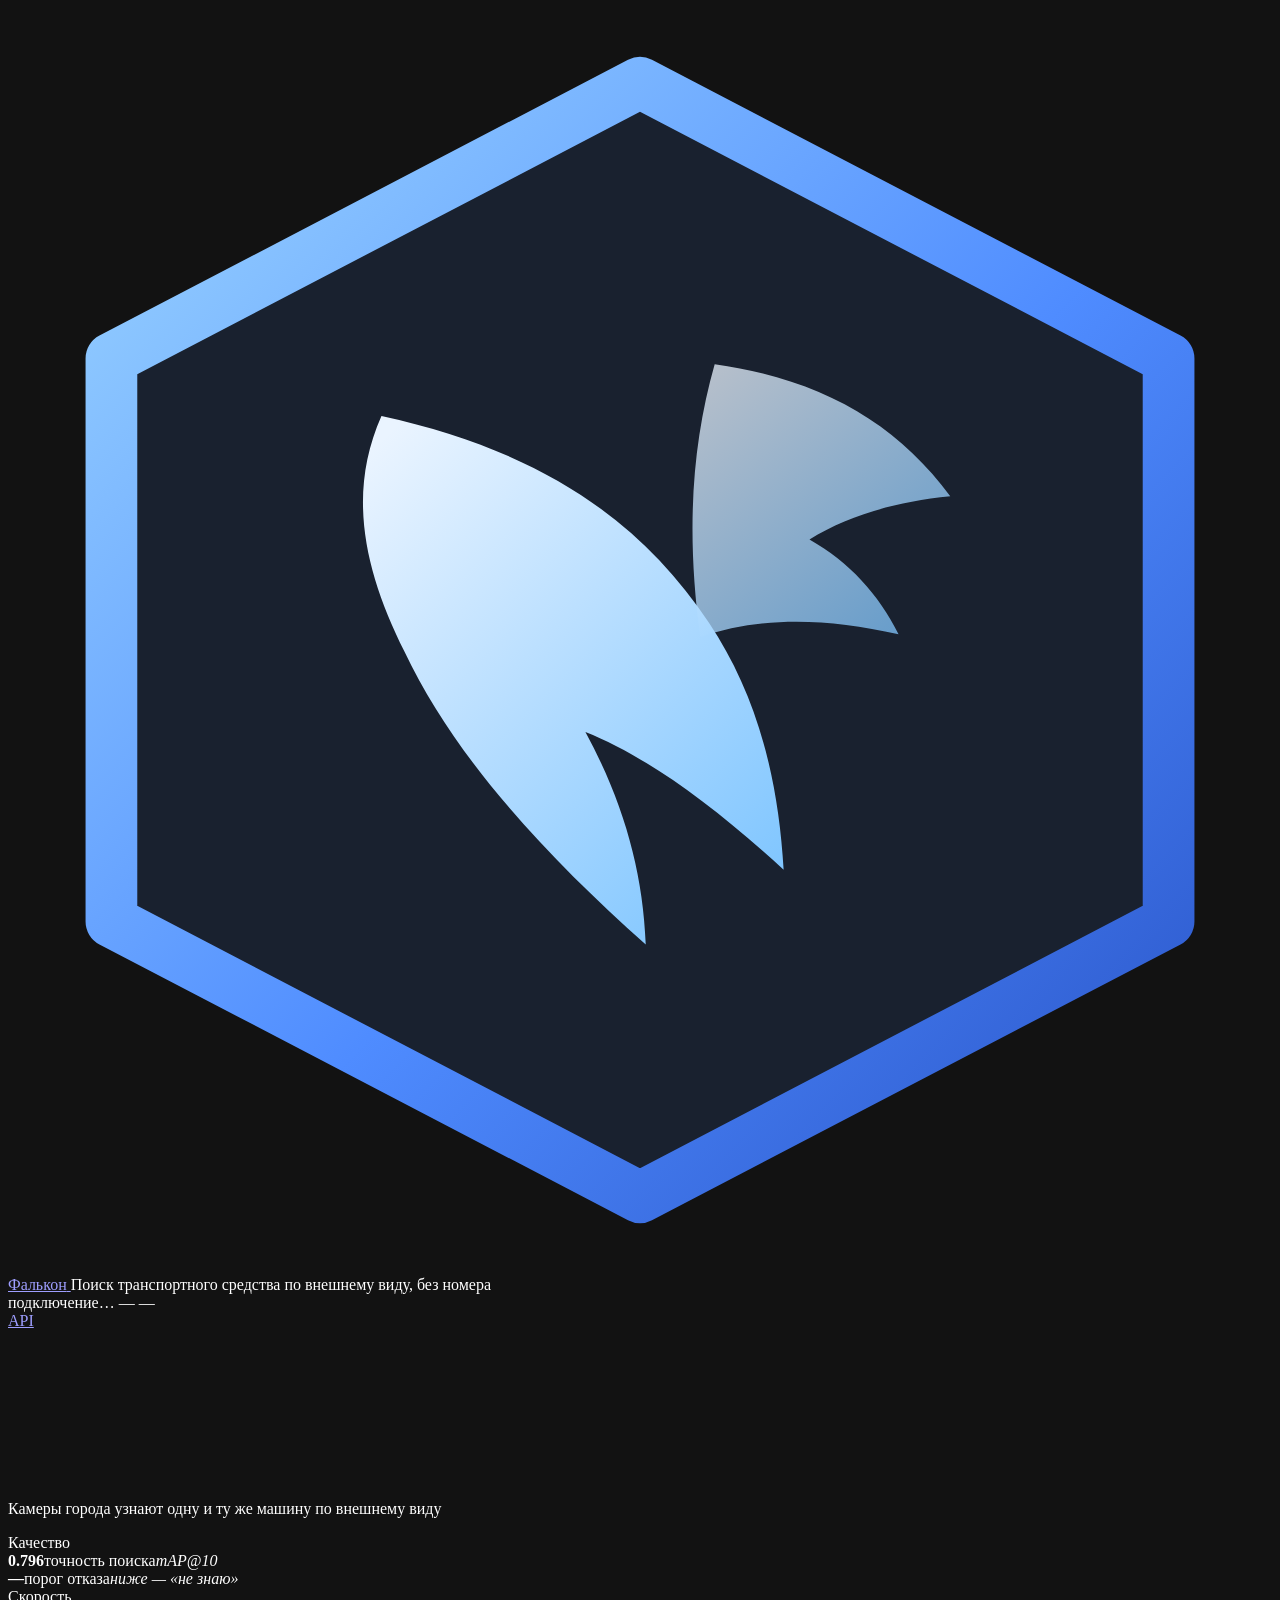
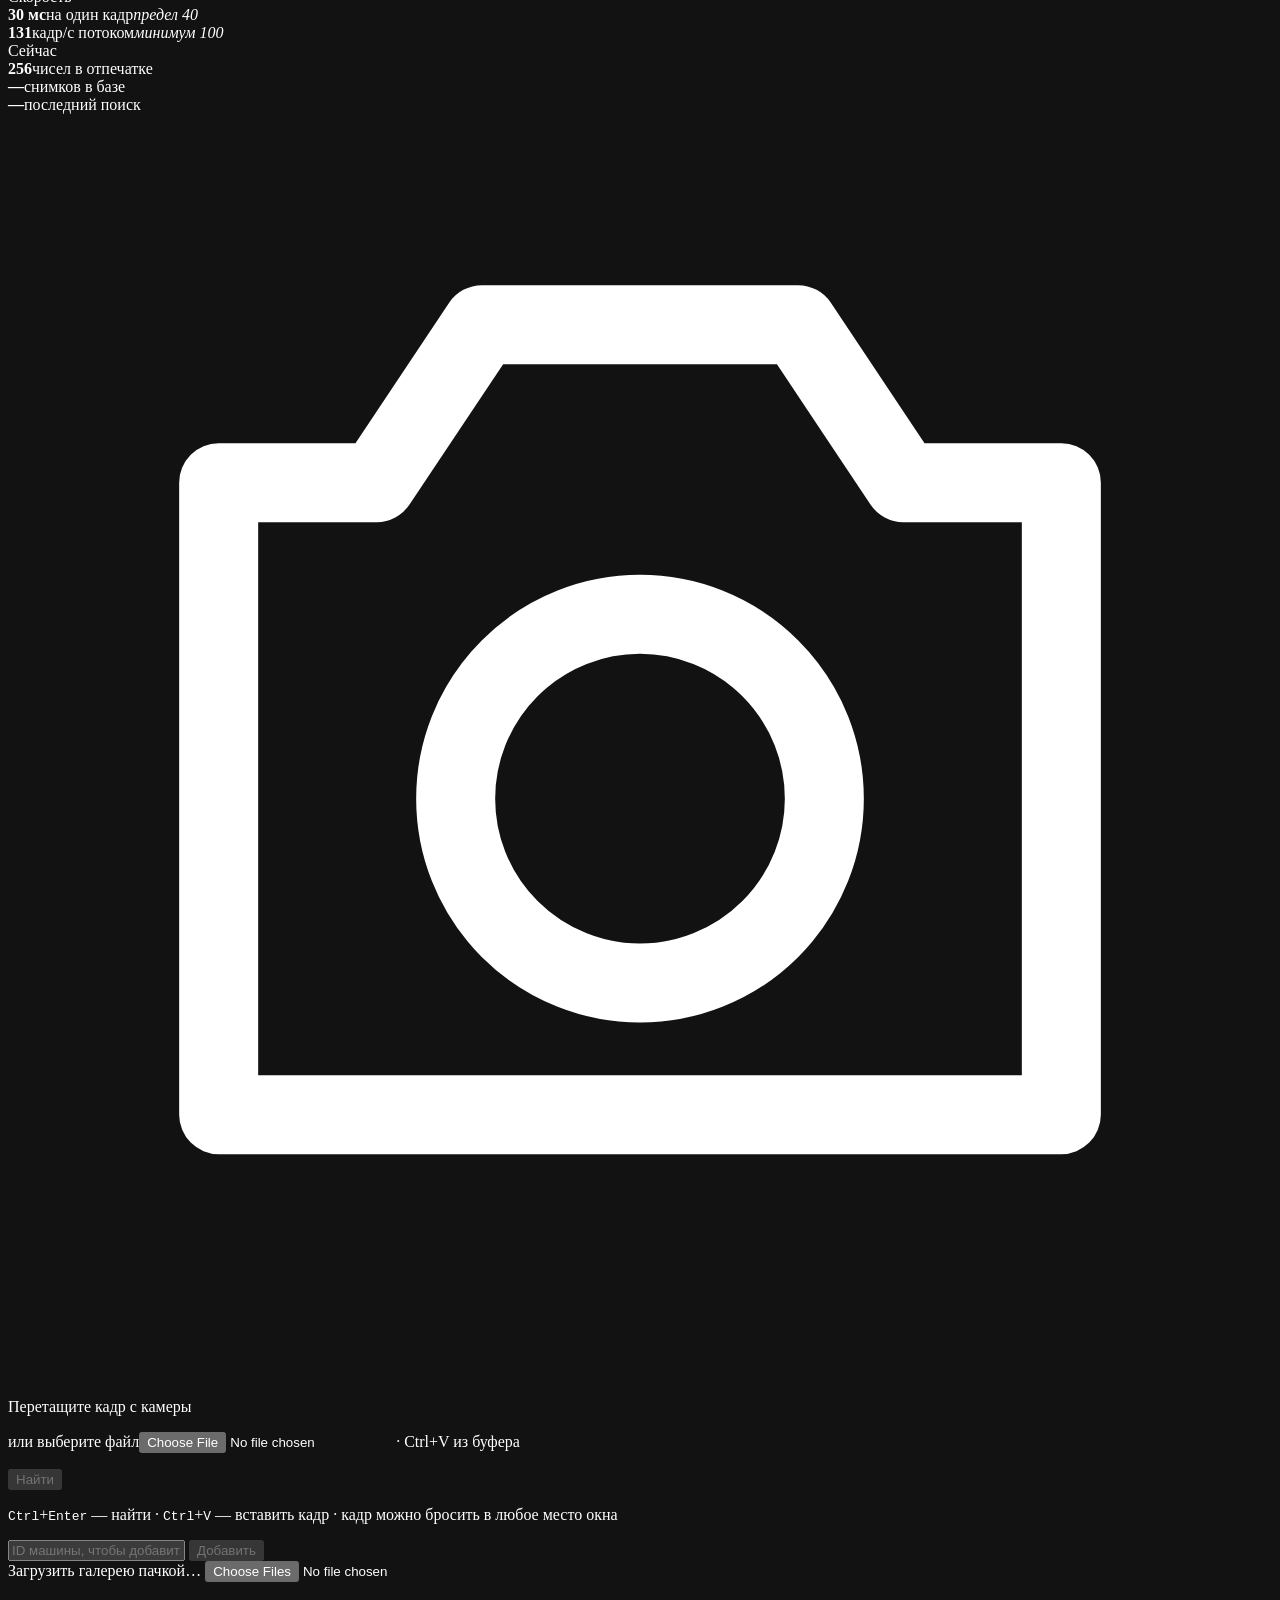
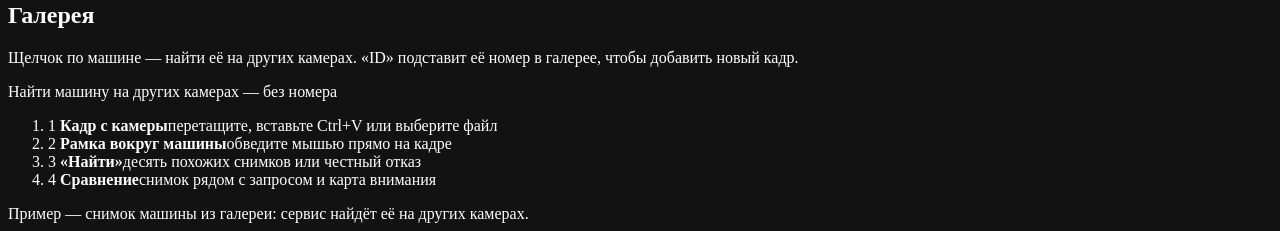
==== service/static/index.html @ 8aa172e4 "Схема без подписей, аналоговые часы, крупный логотип и понятные показатели Правки по замечаниям к ин" ====
<!doctype html>
<html lang="ru">
<head>
  <meta charset="utf-8">
  <meta name="viewport" content="width=device-width, initial-scale=1, viewport-fit=cover">
  <title>ФАЛЬКОН — поиск транспортного средства без номера</title>
  <meta name="color-scheme" content="dark">
  <link rel="stylesheet" href="/static/fonts/fonts.css">
  <link rel="stylesheet" href="/static/style.css">
</head>
<body>

<div class="console">

  <header class="topbar">
    <a class="brand" href="/" aria-label="Фалькон — на главную">
      <svg class="brand__mark" viewBox="0 0 44 44" aria-hidden="true" focusable="false">
        <defs>
          <linearGradient id="brand-edge" x1="0" y1="0" x2="1" y2="1">
            <stop offset="0" stop-color="#9ad4ff"/><stop offset="0.55" stop-color="#4f8cff"/><stop offset="1" stop-color="#2a55c9"/>
          </linearGradient>
          <linearGradient id="brand-wing" x1="0.1" y1="0" x2="0.9" y2="1">
            <stop offset="0" stop-color="#eaf4ff"/><stop offset="1" stop-color="#7cc4ff"/>
          </linearGradient>
        </defs>
        <path d="M22 2.6 40.4 12.2v19.6L22 41.4 3.6 31.8V12.2z" fill="rgba(79,140,255,0.12)"
              stroke="url(#brand-edge)" stroke-width="1.8" stroke-linejoin="round"/>
        <path d="M13 14.2c5.5 1.2 9 3.6 11.4 7.2 1.6 2.4 2.4 5.2 2.6 8.6-2.6-2.4-4.9-4-6.9-4.8 1.3 2.4 2 4.8 2.1 7.4-3.6-3.2-6.7-6.6-8.4-10.2-1.4-2.8-2-5.5-.8-8.2z"
              fill="url(#brand-wing)"/>
        <path d="M24.6 12.4c3.6.5 6.3 2 8.2 4.6-2 .2-3.6.7-4.9 1.5 1.4.8 2.4 1.9 3.1 3.3-2.6-.6-4.9-.6-6.9.1-.5-3.6-.3-6.7.5-9.5z"
              fill="url(#brand-wing)" opacity="0.75"/>
      </svg>
      <span class="brand__word">Фалькон</span>
    </a>
    <span class="topbar__product">Поиск транспортного средства по внешнему виду, без номера</span>
    <div class="topbar__status" aria-label="Состояние сервиса">
      <span class="signal" id="st-status"><span class="signal__dot"></span><span class="signal__text">подключение…</span></span>
      <span class="topbar__item" id="st-model">—</span>
      <span class="topbar__item" id="st-device">—</span>
    </div>
    <a class="topbar__api" href="/docs">API</a>
  </header>

  <div class="stage">
    <canvas class="map" id="map" aria-hidden="true"></canvas>


    <p class="ticker" id="ticker" aria-live="polite">Камеры города узнают одну и ту же машину по внешнему виду</p>
  </div>

  <div class="metrics" aria-label="Показатели решения">
    <div class="metrics__group">
      <span class="metrics__title">Качество</span>
      <div class="metric" title="mAP@10 — насколько верные машины оказываются в первой десятке. Измерено на отложенной выборке, метки которой модель не видела.">
        <b>0.796</b><span>точность поиска<i>mAP@10</i></span>
      </div>
      <div class="metric" title="Косинусное сходство, ниже которого система отвечает «совпадений нет» вместо того, чтобы назвать неверную машину.">
        <b id="m-threshold">—</b><span>порог отказа<i>ниже — «не знаю»</i></span>
      </div>
    </div>
    <div class="metrics__group">
      <span class="metrics__title">Скорость</span>
      <div class="metric" title="Полный цикл для одного кадра: вырезать машину, посчитать признаки тремя моделями, найти похожие. Предел конкурса — 40 мс.">
        <b>30 мс</b><span>на один кадр<i>предел 40</i></span>
      </div>
      <div class="metric" title="Сколько кадров в секунду система обрабатывает потоком. Требование конкурса — не меньше 100.">
        <b>131</b><span>кадр/с потоком<i>минимум 100</i></span>
      </div>
    </div>
    <div class="metrics__group">
      <span class="metrics__title">Сейчас</span>
      <div class="metric" title="Длина вектора-отпечатка машины: именно эти числа хранятся в базе и сравниваются между собой.">
        <b id="m-dim">256</b><span>чисел в отпечатке</span>
      </div>
      <div class="metric" title="Сколько снимков сейчас лежит в базе поиска этого сервиса.">
        <b id="m-gallery">—</b><span><span id="m-gallery-word">снимков</span> в базе</span>
      </div>
      <div class="metric" title="Время последнего запроса: от загрузки кадра до готового ответа.">
        <b id="m-last">—</b><span>последний поиск</span>
      </div>
    </div>
  </div>

  <main class="workspace">

    <div class="stack">

    <!-- Запрос: кадр с камеры и рамка машины. -->
    <section class="panel panel--query" aria-label="Запрос">
      <div class="drop" id="drop" tabindex="0">
        <div class="drop__empty" id="drop-empty">
          <svg class="drop__icon" viewBox="0 0 24 24" aria-hidden="true"><path d="M4 7h3l2-3h6l2 3h3v12H4z" fill="none" stroke="currentColor" stroke-width="1.5" stroke-linejoin="round"/><circle cx="12" cy="13" r="3.5" fill="none" stroke="currentColor" stroke-width="1.5"/></svg>
          <p class="drop__title">Перетащите кадр с камеры</p>
          <p class="drop__hint">или <label class="drop__pick">выберите файл<input type="file" id="file" accept="image/jpeg,image/png,image/webp"></label> · Ctrl+V из буфера</p>
        </div>
        <div class="frame" id="frame" hidden>
          <img class="frame__image" id="frame-image" alt="Кадр запроса" draggable="false">
          <div class="frame__box" id="frame-box" hidden></div>
          <p class="frame__prompt" id="frame-prompt">Обведите машину мышью</p>
        </div>
      </div>

      <div class="query-tools" id="query-tools" hidden>
        <button type="button" class="text-button" id="box-clear">Сбросить рамку</button>
        <button type="button" class="text-button" id="frame-clear">Другой кадр</button>
        <details class="manual">
          <summary>Рамка в пикселях</summary>
          <div class="bbox-grid">
            <label>X<input type="number" id="bx" min="0" step="1" inputmode="numeric"></label>
            <label>Y<input type="number" id="by" min="0" step="1" inputmode="numeric"></label>
            <label>Ш<input type="number" id="bw" min="2" step="1" inputmode="numeric"></label>
            <label>В<input type="number" id="bh" min="2" step="1" inputmode="numeric"></label>
          </div>
        </details>
      </div>

      <button class="button" id="btn-search" disabled>Найти</button>
      <p class="keys-hint"><kbd>Ctrl</kbd>+<kbd>Enter</kbd> — найти · <kbd>Ctrl</kbd>+<kbd>V</kbd> — вставить кадр · кадр можно бросить в любое место окна</p>

      <div class="gallery-tools">
        <div class="register" id="register">
          <input type="text" id="vehicle" placeholder="ID машины, чтобы добавить кадр в галерею" maxlength="120" aria-label="Идентификатор ТС для регистрации">
          <button class="button button--small button--ghost" id="btn-register" disabled>Добавить</button>
        </div>
        <label class="text-button text-button--file">Загрузить галерею пачкой…
          <input type="file" id="batch" accept="image/jpeg,image/png,image/webp" multiple></label>
        <div id="batch-status" aria-live="polite"></div>
      </div>
    </section>

    <!-- Недавние запросы этого сеанса: вернуться к результату одним щелчком. -->
    <section class="panel panel--compact" id="history-section" aria-labelledby="history-title" hidden>
      <header class="section-head">
        <h2 class="section-head__title" id="history-title">Недавние запросы</h2>
      </header>
      <div class="history" id="history"></div>
    </section>

    <!-- Что лежит в галерее: машины, число снимков, свежий снимок. -->
    <section class="panel panel--compact" aria-labelledby="gallery-title">
      <header class="section-head">
        <h2 class="section-head__title" id="gallery-title">Галерея</h2>
        <span class="section-head__meta" id="gallery-count"></span>
      </header>
      <div class="gallery-grid" id="gallery-grid"></div>
      <p class="section-hint">Щелчок по машине — найти её на других камерах. «ID» подставит её номер в галерее, чтобы добавить новый кадр.</p>
    </section>

    </div>

    <!-- Результат поиска. До первого запроса — короткая подсказка. -->
    <section class="panel panel--result" id="result-panel" aria-label="Результат">
      <div class="result-empty" id="result-empty">
        <p class="result-empty__title">Найти машину на других камерах — без номера</p>
        <ol class="steps" aria-label="Как пользоваться">
          <li class="steps__item" data-step="1">
            <span class="steps__num">1</span>
            <span class="steps__text"><b>Кадр с камеры</b>перетащите, вставьте Ctrl+V или выберите файл</span>
          </li>
          <li class="steps__item" data-step="2">
            <span class="steps__num">2</span>
            <span class="steps__text"><b>Рамка вокруг машины</b>обведите мышью прямо на кадре</span>
          </li>
          <li class="steps__item" data-step="3">
            <span class="steps__num">3</span>
            <span class="steps__text"><b>«Найти»</b>десять похожих снимков или честный отказ</span>
          </li>
          <li class="steps__item" data-step="4">
            <span class="steps__num">4</span>
            <span class="steps__text"><b>Сравнение</b>снимок рядом с запросом и карта внимания</span>
          </li>
        </ol>
        <div class="result-empty__actions">
          <button type="button" class="button button--accent" id="try-example" hidden>Попробовать на примере</button>
          <span class="result-empty__hint" id="try-example-hint">Пример — снимок машины из галереи: сервис найдёт её на других камерах.</span>
        </div>
      </div>
      <div id="result-body" hidden>
      <div class="result-head">
        <div class="verdict" id="verdict"></div>
        <div class="result-tools">
          <div class="segmented" role="group" aria-label="Вид результата">
            <button type="button" class="segmented__option" data-view="vehicles" aria-pressed="true">По машинам</button>
            <button type="button" class="segmented__option" data-view="shots" aria-pressed="false">Все снимки</button>
          </div>
          <div class="export">
            <button type="button" class="chip-button" id="export-csv">CSV</button>
            <button type="button" class="chip-button" id="export-json">JSON</button>
          </div>
        </div>
      </div>
      <div class="confidence" id="confidence"></div>
      <p class="result-meta" id="result-meta"></p>
      <ol class="candidates" id="candidates"></ol>
      <ul class="warnings" id="warnings"></ul>
      </div>
    </section>

  </main>

</div>

<dialog class="dialog" id="compare" aria-labelledby="compare-title">
  <form method="dialog" class="dialog__close-form"><button class="dialog__close" aria-label="Закрыть">×</button></form>
  <div class="dialog__head">
    <div>
      <h2 class="dialog__title" id="compare-title">Сравнение</h2>
      <p class="dialog__meta" id="compare-meta"></p>
    </div>
    <div class="stepper" aria-label="Листать кандидатов">
      <button type="button" class="stepper__button" id="compare-prev" aria-label="Предыдущий кандидат">←</button>
      <span class="stepper__count" id="compare-counter">1 из 10</span>
      <button type="button" class="stepper__button" id="compare-next" aria-label="Следующий кандидат">→</button>
    </div>
  </div>
  <div class="compare">
    <figure>
      <div class="compare__image"><img id="compare-query" alt="Запрос"></div>
      <figcaption>Запрос <label class="switch"><input type="checkbox" id="compare-heat"> куда смотрела модель</label></figcaption>
    </figure>
    <figure>
      <div class="compare__image"><img id="compare-candidate" alt="Кандидат"></div>
      <figcaption id="compare-candidate-caption">Кандидат</figcaption>
    </figure>
  </div>
  <p class="dialog__note" id="compare-explain"></p>
  <p class="dialog__keys">← → — соседний кандидат · H — карта внимания · Esc — закрыть</p>
</dialog>

<dialog class="dialog dialog--narrow" id="key-dialog" aria-labelledby="key-title">
  <form method="dialog">
    <h2 class="dialog__title" id="key-title">Нужен ключ API</h2>
    <p class="dialog__note">Сервис защищён ключом (FALCON_API_KEY). Ключ хранится только в этой вкладке.</p>
    <input type="password" id="key-input" autocomplete="off" required>
    <button class="button" value="ok">Продолжить</button>
  </form>
</dialog>

<div class="toast" id="toast" role="status" hidden></div>

<div class="drop-overlay" id="drop-overlay" hidden>
  <p>Отпустите, чтобы загрузить кадр</p>
</div>
<script src="/static/city.js"></script>
<script src="/static/app.js"></script>
</body>
</html>
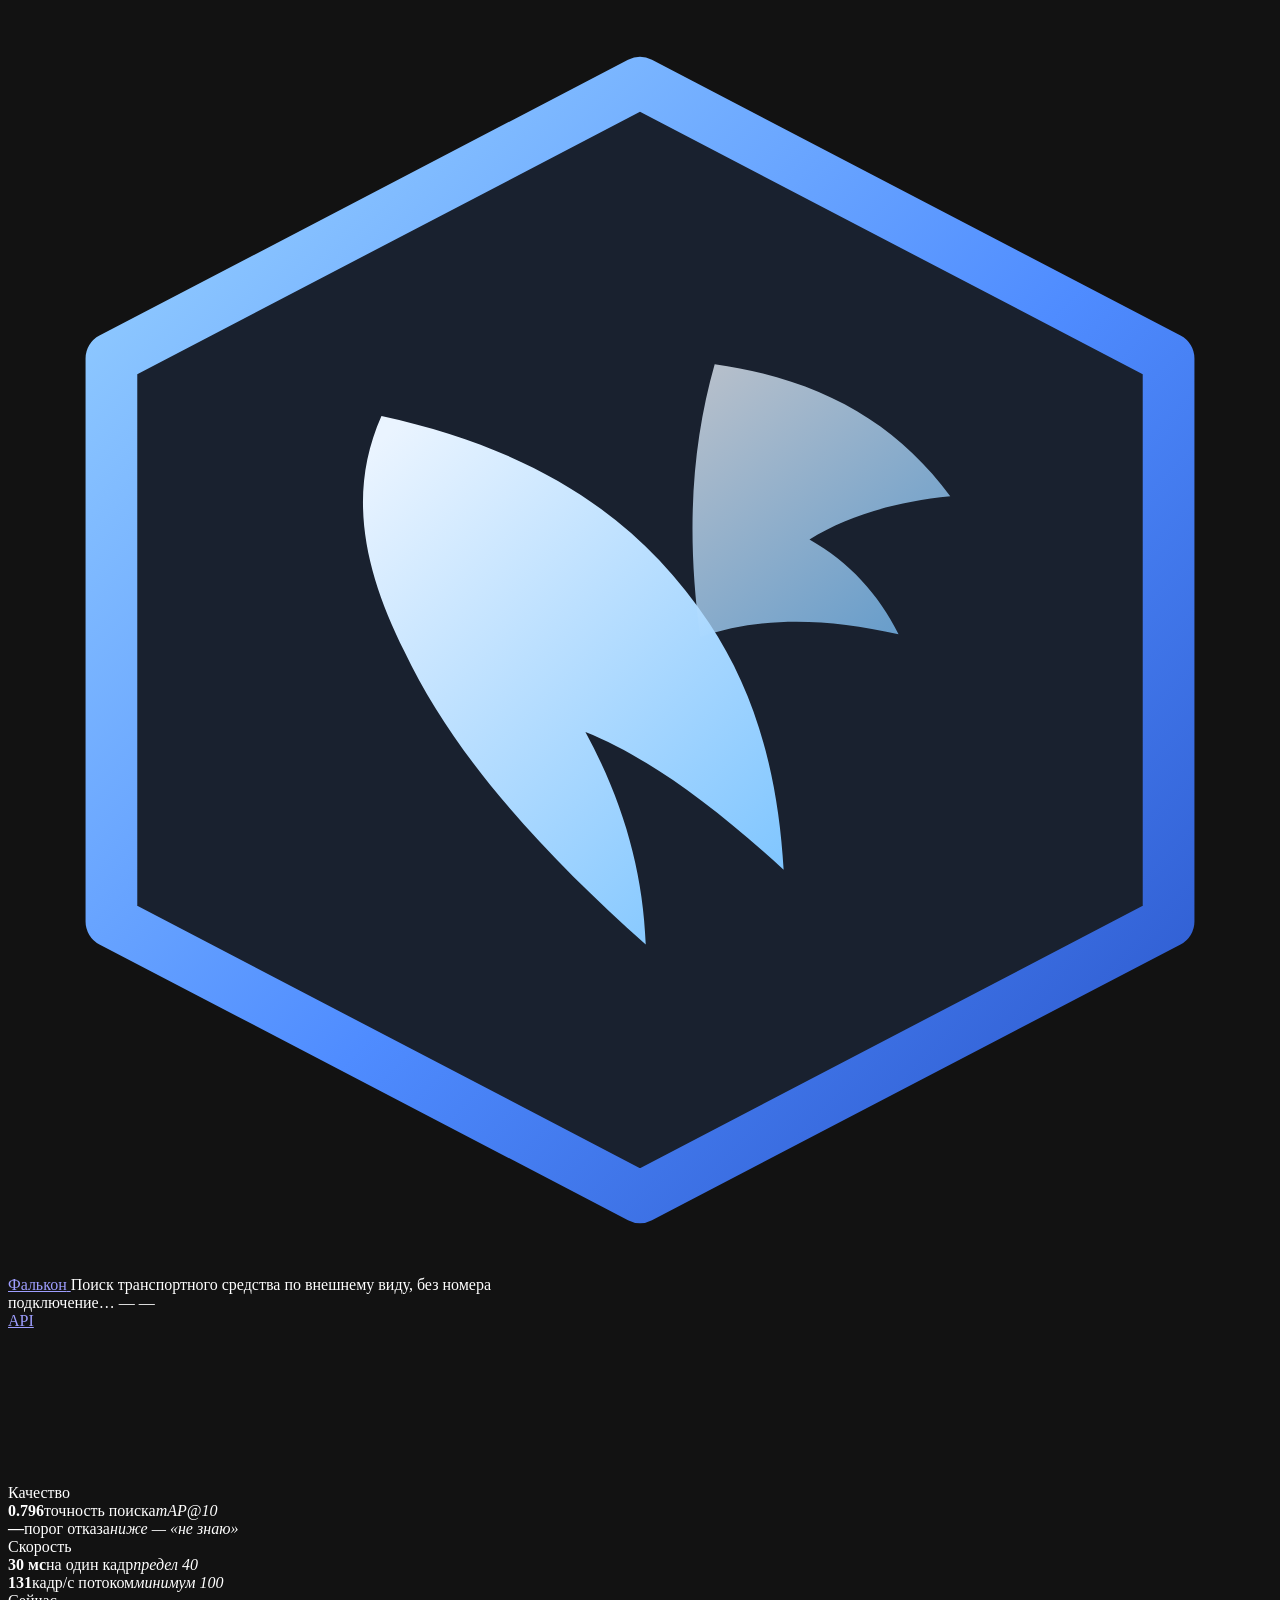
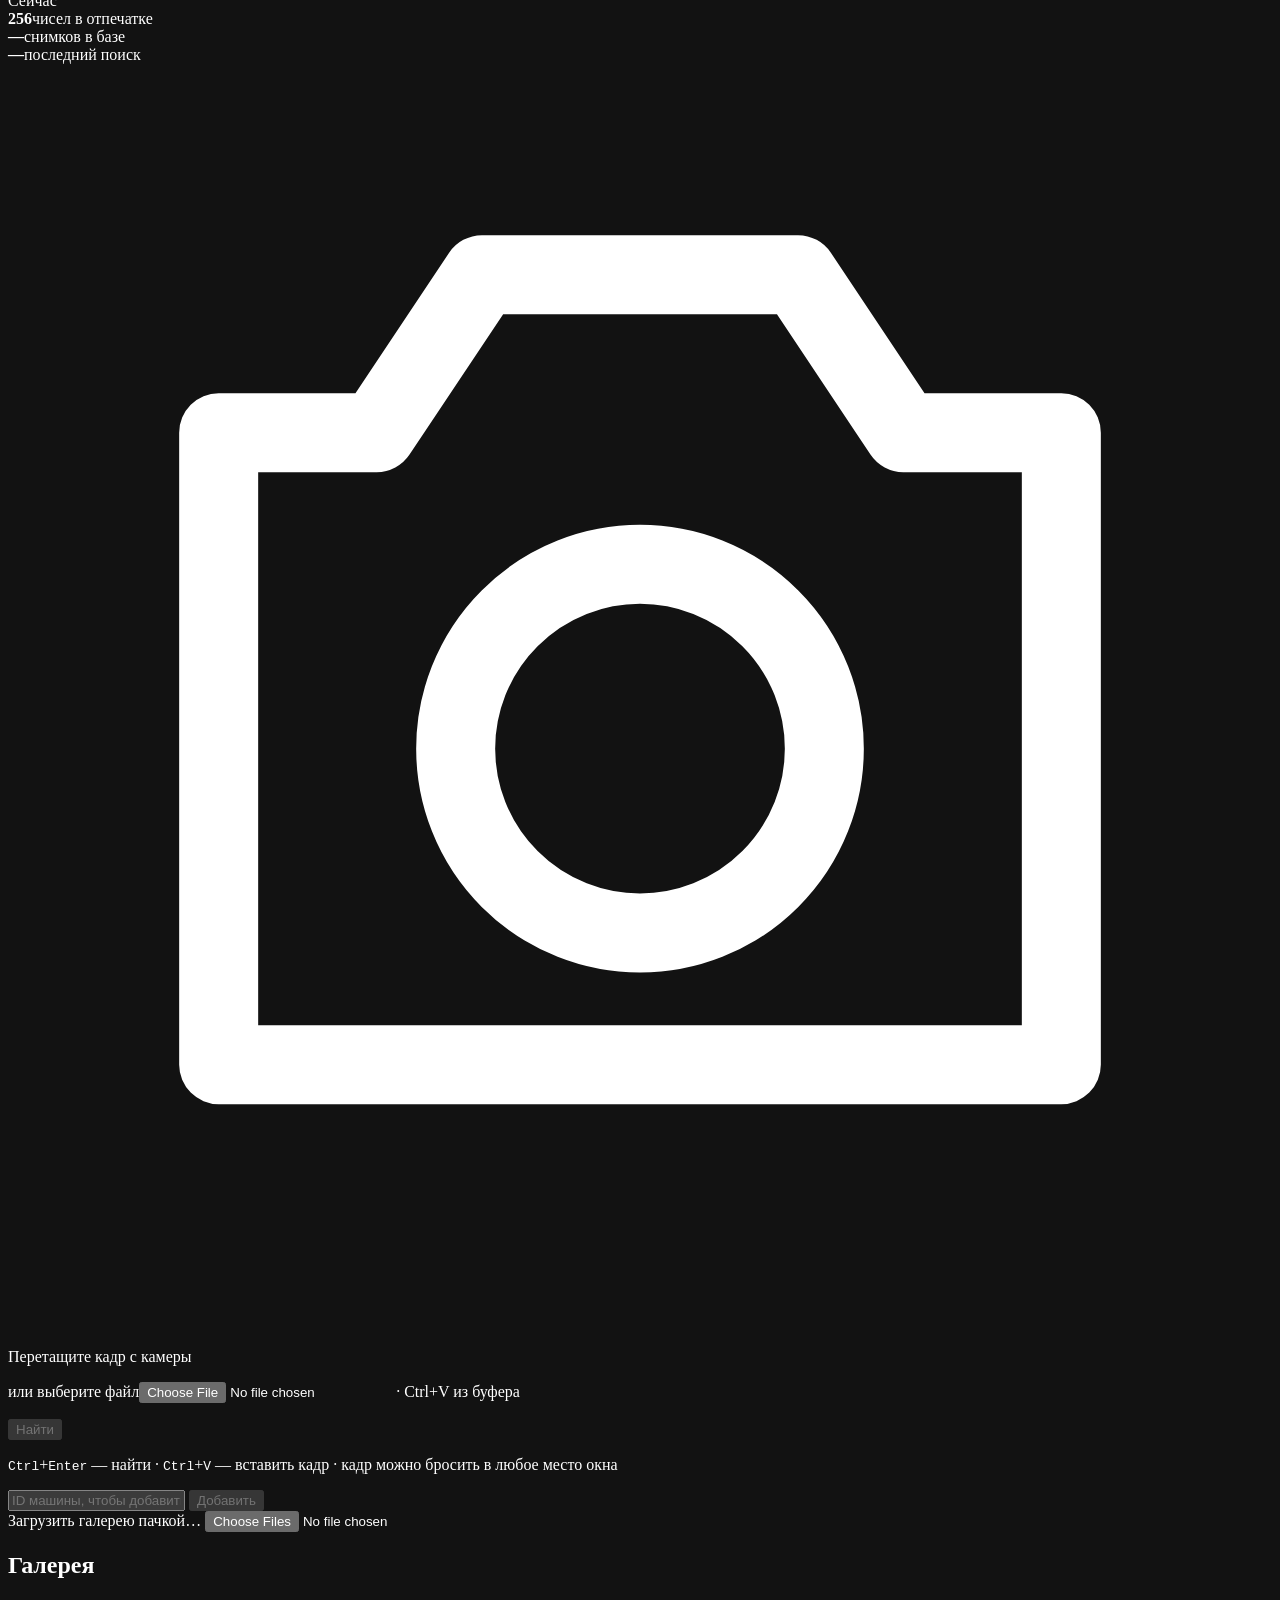
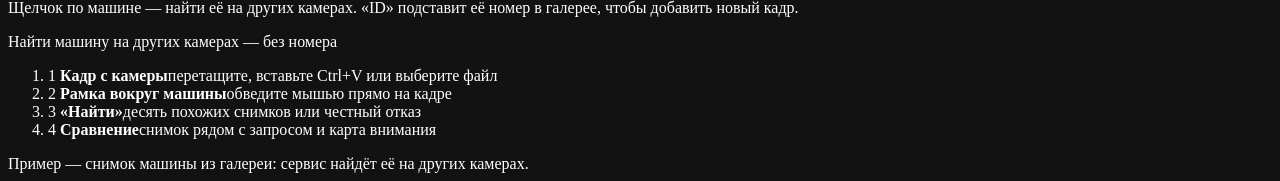
==== commit 86010b55: "Убрана бегущая подпись под картой Плашка «Камеры города узнают одну и ту же машину…» перекрывала схе" ====
--- a/service/static/index.html
+++ b/service/static/index.html
@@ -45,7 +45,6 @@
     <canvas class="map" id="map" aria-hidden="true"></canvas>
 
 
-    <p class="ticker" id="ticker" aria-live="polite">Камеры города узнают одну и ту же машину по внешнему виду</p>
   </div>
 
   <div class="metrics" aria-label="Показатели решения">
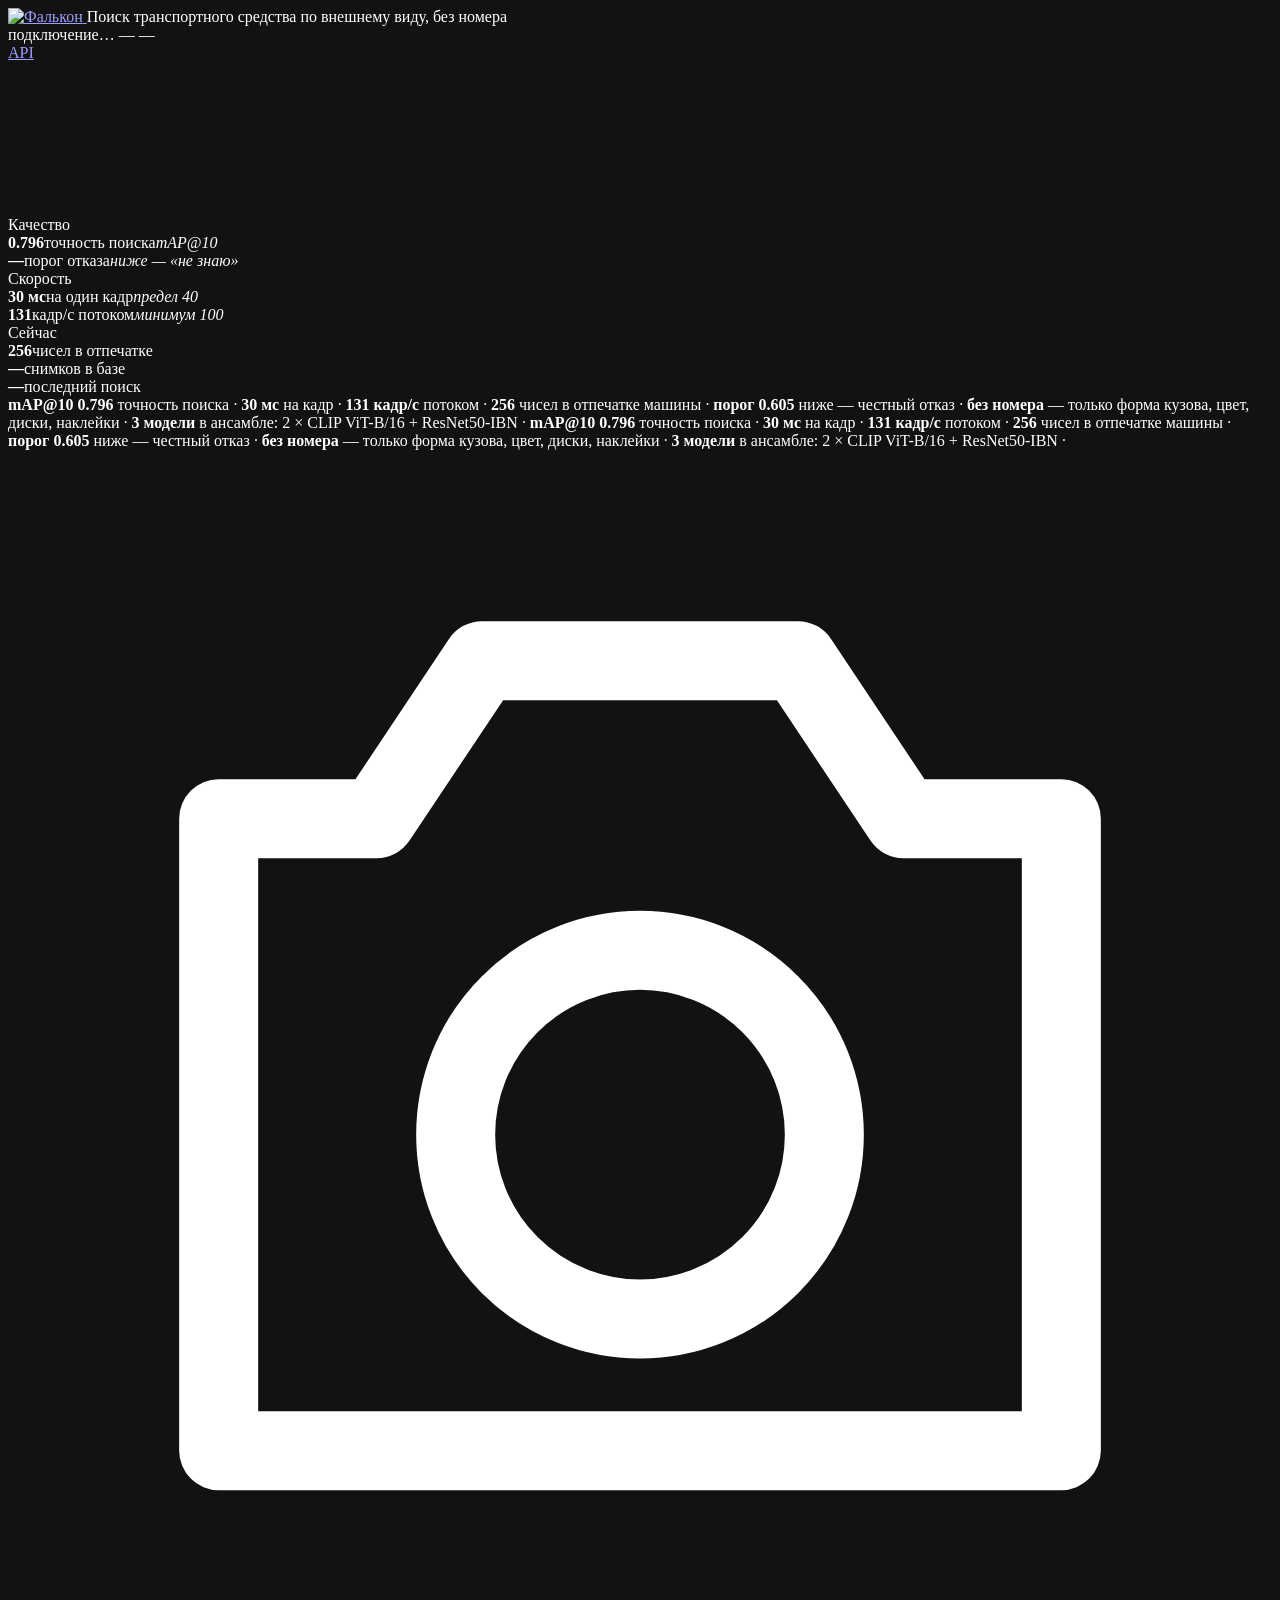
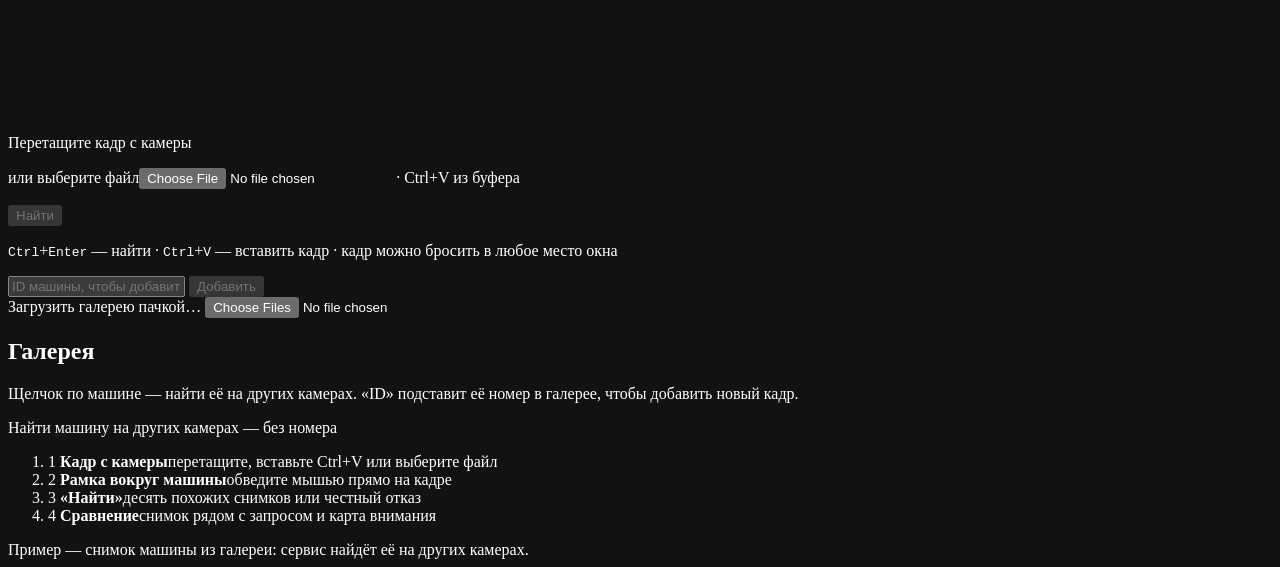
==== commit 6662c11a: "Официальный логотип заказчика, бегущая строка и стеклянные панели Логотип «Фалькон Тех» взят официал" ====
--- a/service/static/index.html
+++ b/service/static/index.html
@@ -14,23 +14,7 @@
 
   <header class="topbar">
     <a class="brand" href="/" aria-label="Фалькон — на главную">
-      <svg class="brand__mark" viewBox="0 0 44 44" aria-hidden="true" focusable="false">
-        <defs>
-          <linearGradient id="brand-edge" x1="0" y1="0" x2="1" y2="1">
-            <stop offset="0" stop-color="#9ad4ff"/><stop offset="0.55" stop-color="#4f8cff"/><stop offset="1" stop-color="#2a55c9"/>
-          </linearGradient>
-          <linearGradient id="brand-wing" x1="0.1" y1="0" x2="0.9" y2="1">
-            <stop offset="0" stop-color="#eaf4ff"/><stop offset="1" stop-color="#7cc4ff"/>
-          </linearGradient>
-        </defs>
-        <path d="M22 2.6 40.4 12.2v19.6L22 41.4 3.6 31.8V12.2z" fill="rgba(79,140,255,0.12)"
-              stroke="url(#brand-edge)" stroke-width="1.8" stroke-linejoin="round"/>
-        <path d="M13 14.2c5.5 1.2 9 3.6 11.4 7.2 1.6 2.4 2.4 5.2 2.6 8.6-2.6-2.4-4.9-4-6.9-4.8 1.3 2.4 2 4.8 2.1 7.4-3.6-3.2-6.7-6.6-8.4-10.2-1.4-2.8-2-5.5-.8-8.2z"
-              fill="url(#brand-wing)"/>
-        <path d="M24.6 12.4c3.6.5 6.3 2 8.2 4.6-2 .2-3.6.7-4.9 1.5 1.4.8 2.4 1.9 3.1 3.3-2.6-.6-4.9-.6-6.9.1-.5-3.6-.3-6.7.5-9.5z"
-              fill="url(#brand-wing)" opacity="0.75"/>
-      </svg>
-      <span class="brand__word">Фалькон</span>
+      <img class="brand__logo" src="/static/brand/falcon-logo.svg" alt="Фалькон" width="103" height="11">
     </a>
     <span class="topbar__product">Поиск транспортного средства по внешнему виду, без номера</span>
     <div class="topbar__status" aria-label="Состояние сервиса">
@@ -77,6 +61,29 @@
       <div class="metric" title="Время последнего запроса: от загрузки кадра до готового ответа.">
         <b id="m-last">—</b><span>последний поиск</span>
       </div>
+    </div>
+  </div>
+
+  <div class="marquee" aria-hidden="true">
+    <div class="marquee__track">
+      <span class="marquee__row" id="marquee-row">
+        <b>mAP@10 0.796</b> точность поиска <i>·</i>
+        <b>30 мс</b> на кадр <i>·</i>
+        <b>131 кадр/с</b> потоком <i>·</i>
+        <b>256</b> чисел в отпечатке машины <i>·</i>
+        <b>порог 0.605</b> ниже — честный отказ <i>·</i>
+        <b>без номера</b> — только форма кузова, цвет, диски, наклейки <i>·</i>
+        <b>3 модели</b> в ансамбле: 2 × CLIP ViT-B/16 + ResNet50-IBN <i>·</i>
+      </span>
+      <span class="marquee__row">
+        <b>mAP@10 0.796</b> точность поиска <i>·</i>
+        <b>30 мс</b> на кадр <i>·</i>
+        <b>131 кадр/с</b> потоком <i>·</i>
+        <b>256</b> чисел в отпечатке машины <i>·</i>
+        <b>порог 0.605</b> ниже — честный отказ <i>·</i>
+        <b>без номера</b> — только форма кузова, цвет, диски, наклейки <i>·</i>
+        <b>3 модели</b> в ансамбле: 2 × CLIP ViT-B/16 + ResNet50-IBN <i>·</i>
+      </span>
     </div>
   </div>
 
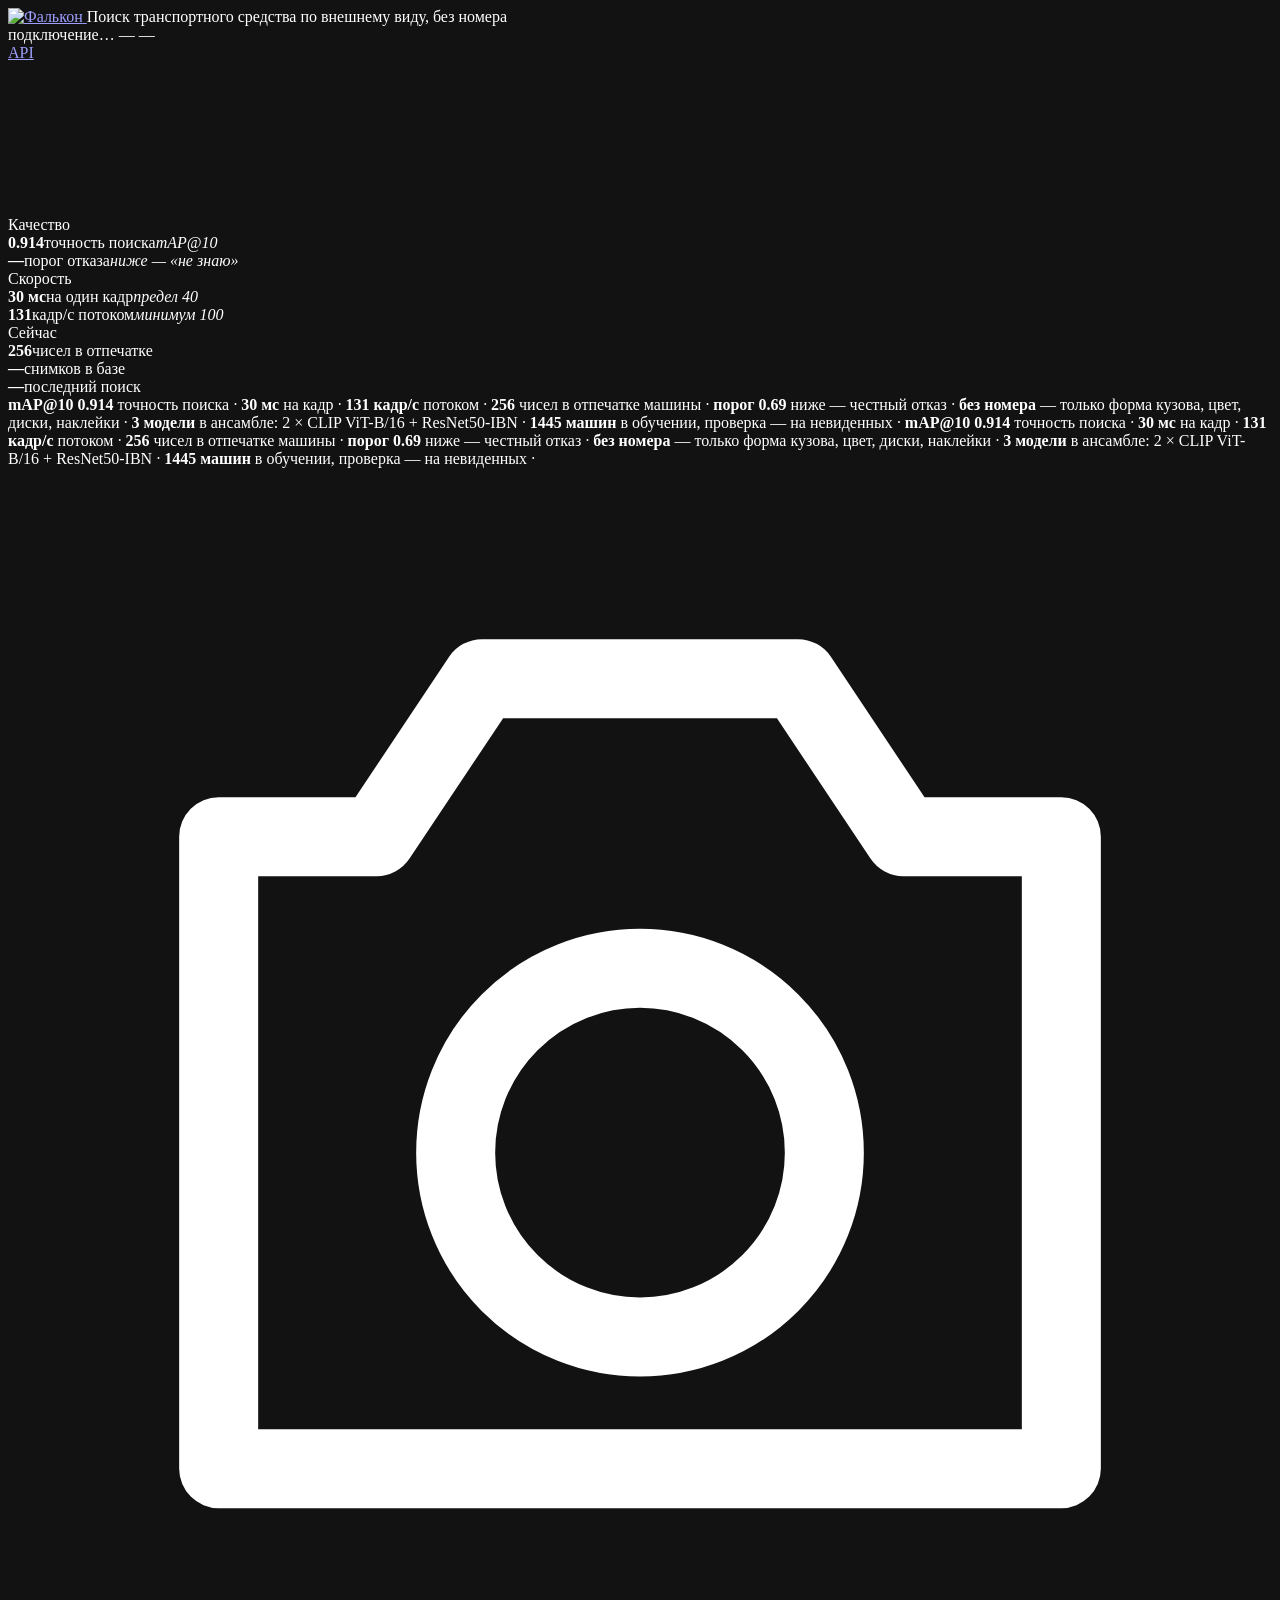
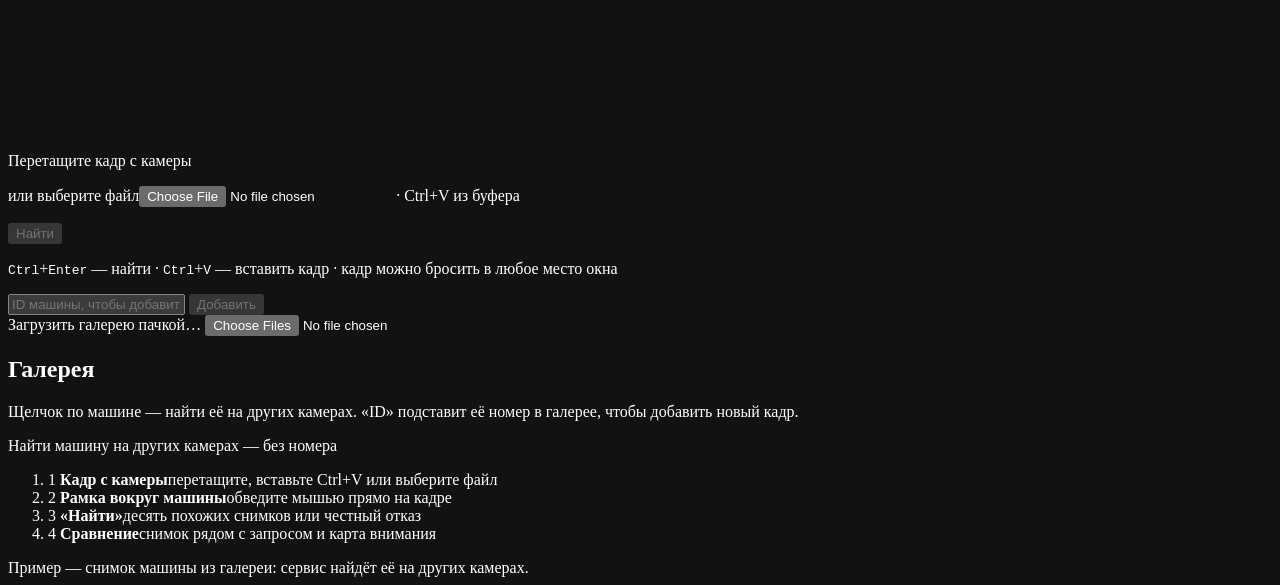
==== commit 0ab628d9: "Модели сдачи дообучены на 1445 машинах: mAP@10 0.890 -> 0.914 Все приёмы подбирались на отложенных 3" ====
--- a/service/static/index.html
+++ b/service/static/index.html
@@ -34,8 +34,8 @@
   <div class="metrics" aria-label="Показатели решения">
     <div class="metrics__group">
       <span class="metrics__title">Качество</span>
-      <div class="metric" title="mAP@10 — насколько верные машины оказываются в первой десятке. Измерено на отложенной выборке, метки которой модель не видела.">
-        <b>0.796</b><span>точность поиска<i>mAP@10</i></span>
+      <div class="metric" title="mAP@10 — насколько верные машины оказываются в первой десятке. Измерено эталонным скриптом организаторов на 96 машинах, которых модели не видели; прежние модели на них давали 0.890.">
+        <b>0.914</b><span>точность поиска<i>mAP@10</i></span>
       </div>
       <div class="metric" title="Косинусное сходство, ниже которого система отвечает «совпадений нет» вместо того, чтобы назвать неверную машину.">
         <b id="m-threshold">—</b><span>порог отказа<i>ниже — «не знаю»</i></span>
@@ -67,22 +67,24 @@
   <div class="marquee" aria-hidden="true">
     <div class="marquee__track">
       <span class="marquee__row" id="marquee-row">
-        <b>mAP@10 0.796</b> точность поиска <i>·</i>
+        <b>mAP@10 0.914</b> точность поиска <i>·</i>
         <b>30 мс</b> на кадр <i>·</i>
         <b>131 кадр/с</b> потоком <i>·</i>
         <b>256</b> чисел в отпечатке машины <i>·</i>
-        <b>порог 0.605</b> ниже — честный отказ <i>·</i>
+        <b>порог 0.69</b> ниже — честный отказ <i>·</i>
         <b>без номера</b> — только форма кузова, цвет, диски, наклейки <i>·</i>
         <b>3 модели</b> в ансамбле: 2 × CLIP ViT-B/16 + ResNet50-IBN <i>·</i>
+        <b>1445 машин</b> в обучении, проверка — на невиденных <i>·</i>
       </span>
       <span class="marquee__row">
-        <b>mAP@10 0.796</b> точность поиска <i>·</i>
+        <b>mAP@10 0.914</b> точность поиска <i>·</i>
         <b>30 мс</b> на кадр <i>·</i>
         <b>131 кадр/с</b> потоком <i>·</i>
         <b>256</b> чисел в отпечатке машины <i>·</i>
-        <b>порог 0.605</b> ниже — честный отказ <i>·</i>
+        <b>порог 0.69</b> ниже — честный отказ <i>·</i>
         <b>без номера</b> — только форма кузова, цвет, диски, наклейки <i>·</i>
         <b>3 модели</b> в ансамбле: 2 × CLIP ViT-B/16 + ResNet50-IBN <i>·</i>
+        <b>1445 машин</b> в обучении, проверка — на невиденных <i>·</i>
       </span>
     </div>
   </div>
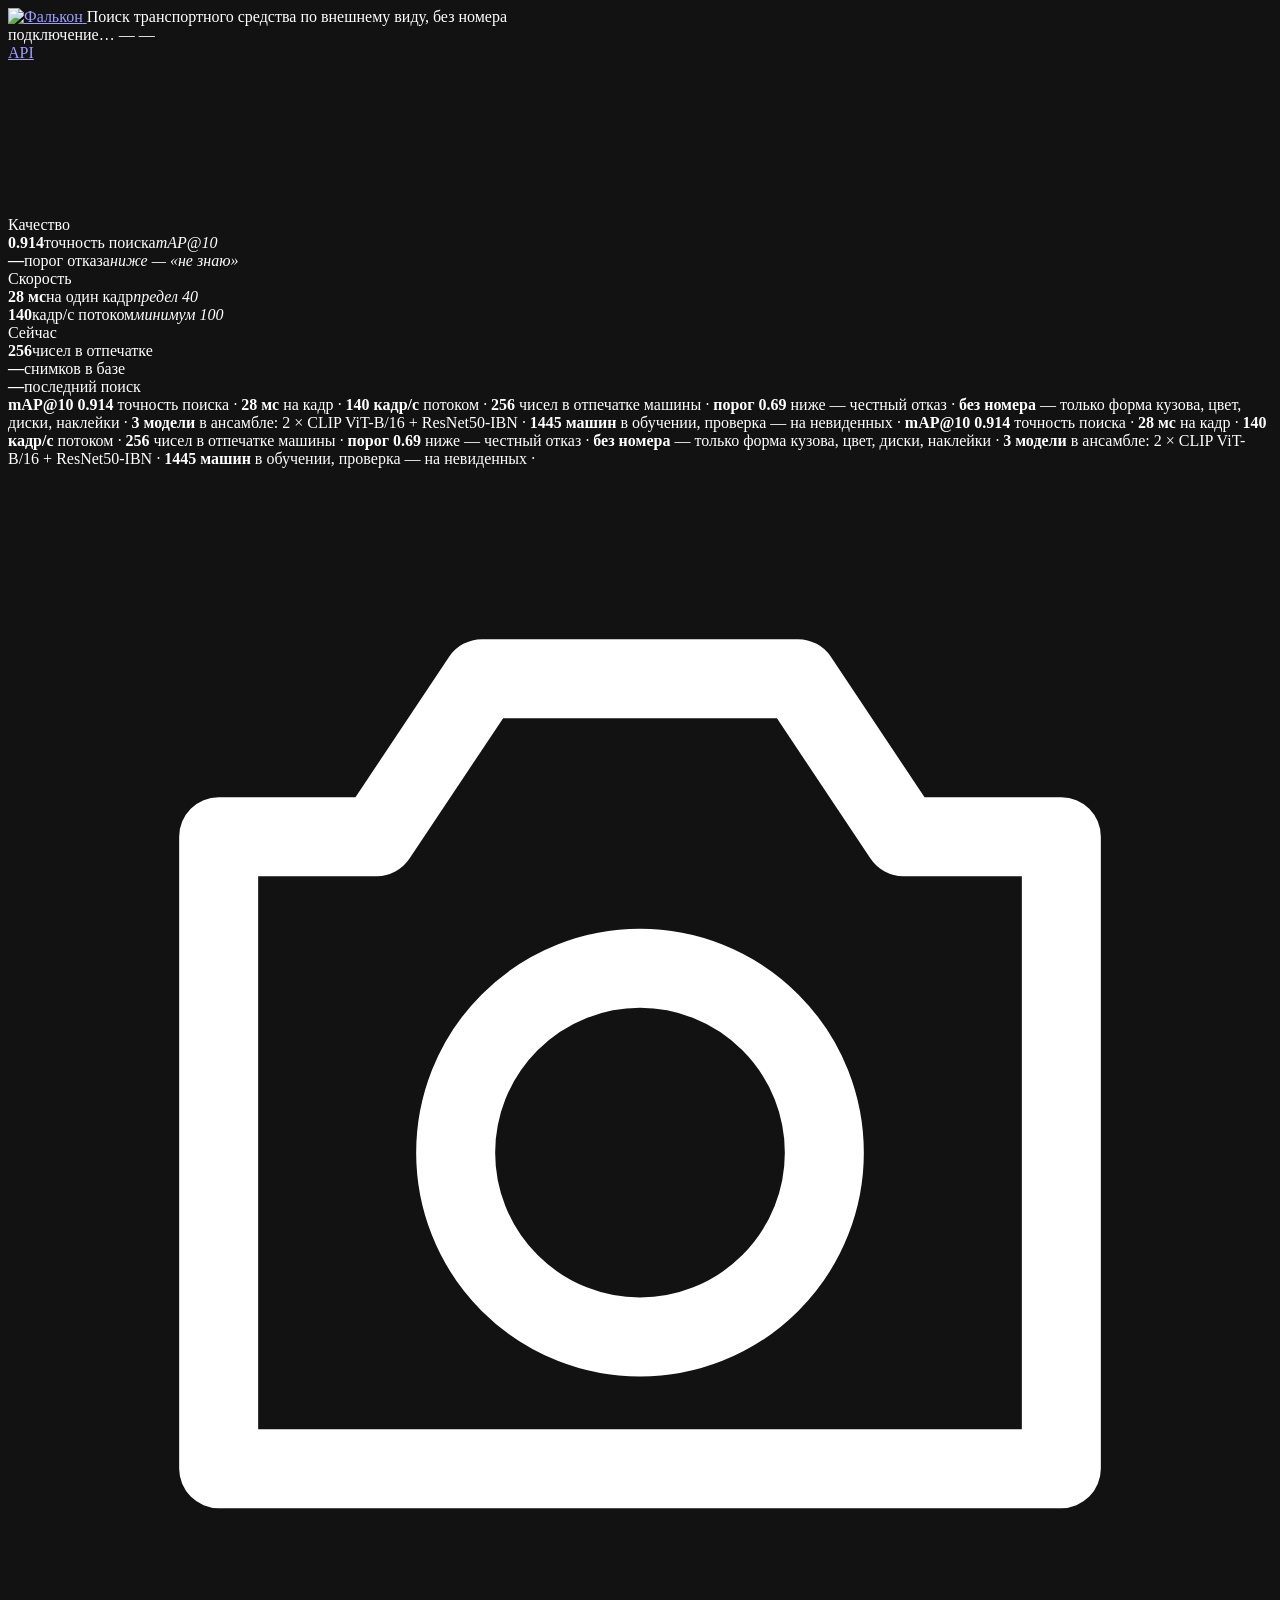
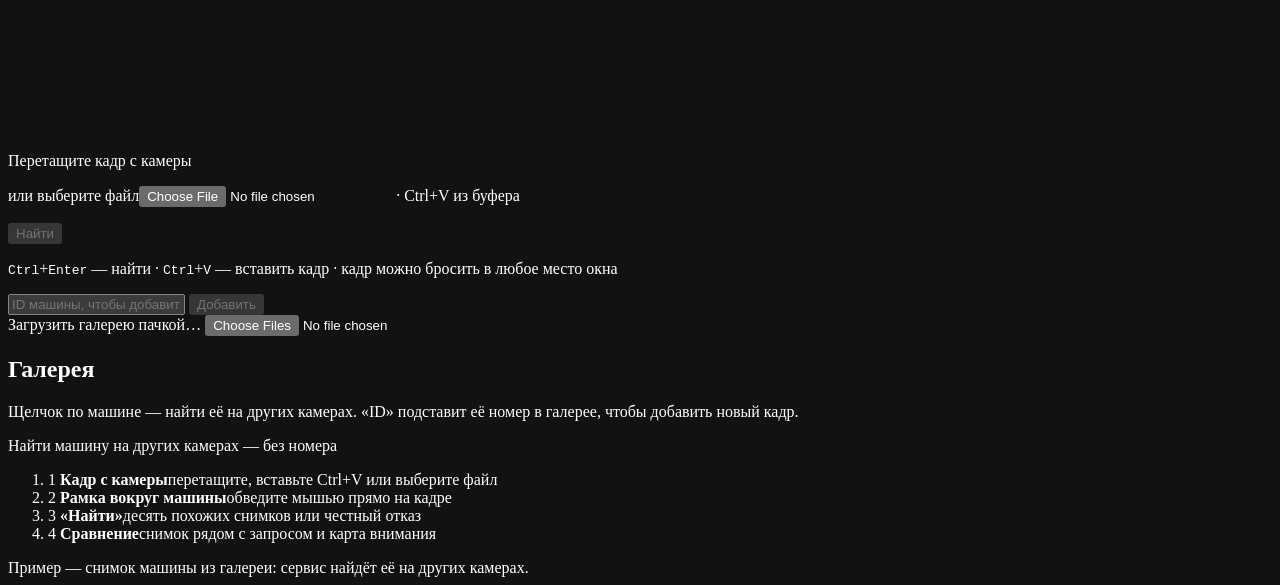
==== commit 5cdd6ce8: "Сдача перегенерирована новыми моделями, замер скорости в образе обновлён Файлы сдачи получены команд" ====
--- a/service/static/index.html
+++ b/service/static/index.html
@@ -44,10 +44,10 @@
     <div class="metrics__group">
       <span class="metrics__title">Скорость</span>
       <div class="metric" title="Полный цикл для одного кадра: вырезать машину, посчитать признаки тремя моделями, найти похожие. Предел конкурса — 40 мс.">
-        <b>30 мс</b><span>на один кадр<i>предел 40</i></span>
+        <b>28 мс</b><span>на один кадр<i>предел 40</i></span>
       </div>
       <div class="metric" title="Сколько кадров в секунду система обрабатывает потоком. Требование конкурса — не меньше 100.">
-        <b>131</b><span>кадр/с потоком<i>минимум 100</i></span>
+        <b>140</b><span>кадр/с потоком<i>минимум 100</i></span>
       </div>
     </div>
     <div class="metrics__group">
@@ -68,8 +68,8 @@
     <div class="marquee__track">
       <span class="marquee__row" id="marquee-row">
         <b>mAP@10 0.914</b> точность поиска <i>·</i>
-        <b>30 мс</b> на кадр <i>·</i>
-        <b>131 кадр/с</b> потоком <i>·</i>
+        <b>28 мс</b> на кадр <i>·</i>
+        <b>140 кадр/с</b> потоком <i>·</i>
         <b>256</b> чисел в отпечатке машины <i>·</i>
         <b>порог 0.69</b> ниже — честный отказ <i>·</i>
         <b>без номера</b> — только форма кузова, цвет, диски, наклейки <i>·</i>
@@ -78,8 +78,8 @@
       </span>
       <span class="marquee__row">
         <b>mAP@10 0.914</b> точность поиска <i>·</i>
-        <b>30 мс</b> на кадр <i>·</i>
-        <b>131 кадр/с</b> потоком <i>·</i>
+        <b>28 мс</b> на кадр <i>·</i>
+        <b>140 кадр/с</b> потоком <i>·</i>
         <b>256</b> чисел в отпечатке машины <i>·</i>
         <b>порог 0.69</b> ниже — честный отказ <i>·</i>
         <b>без номера</b> — только форма кузова, цвет, диски, наклейки <i>·</i>
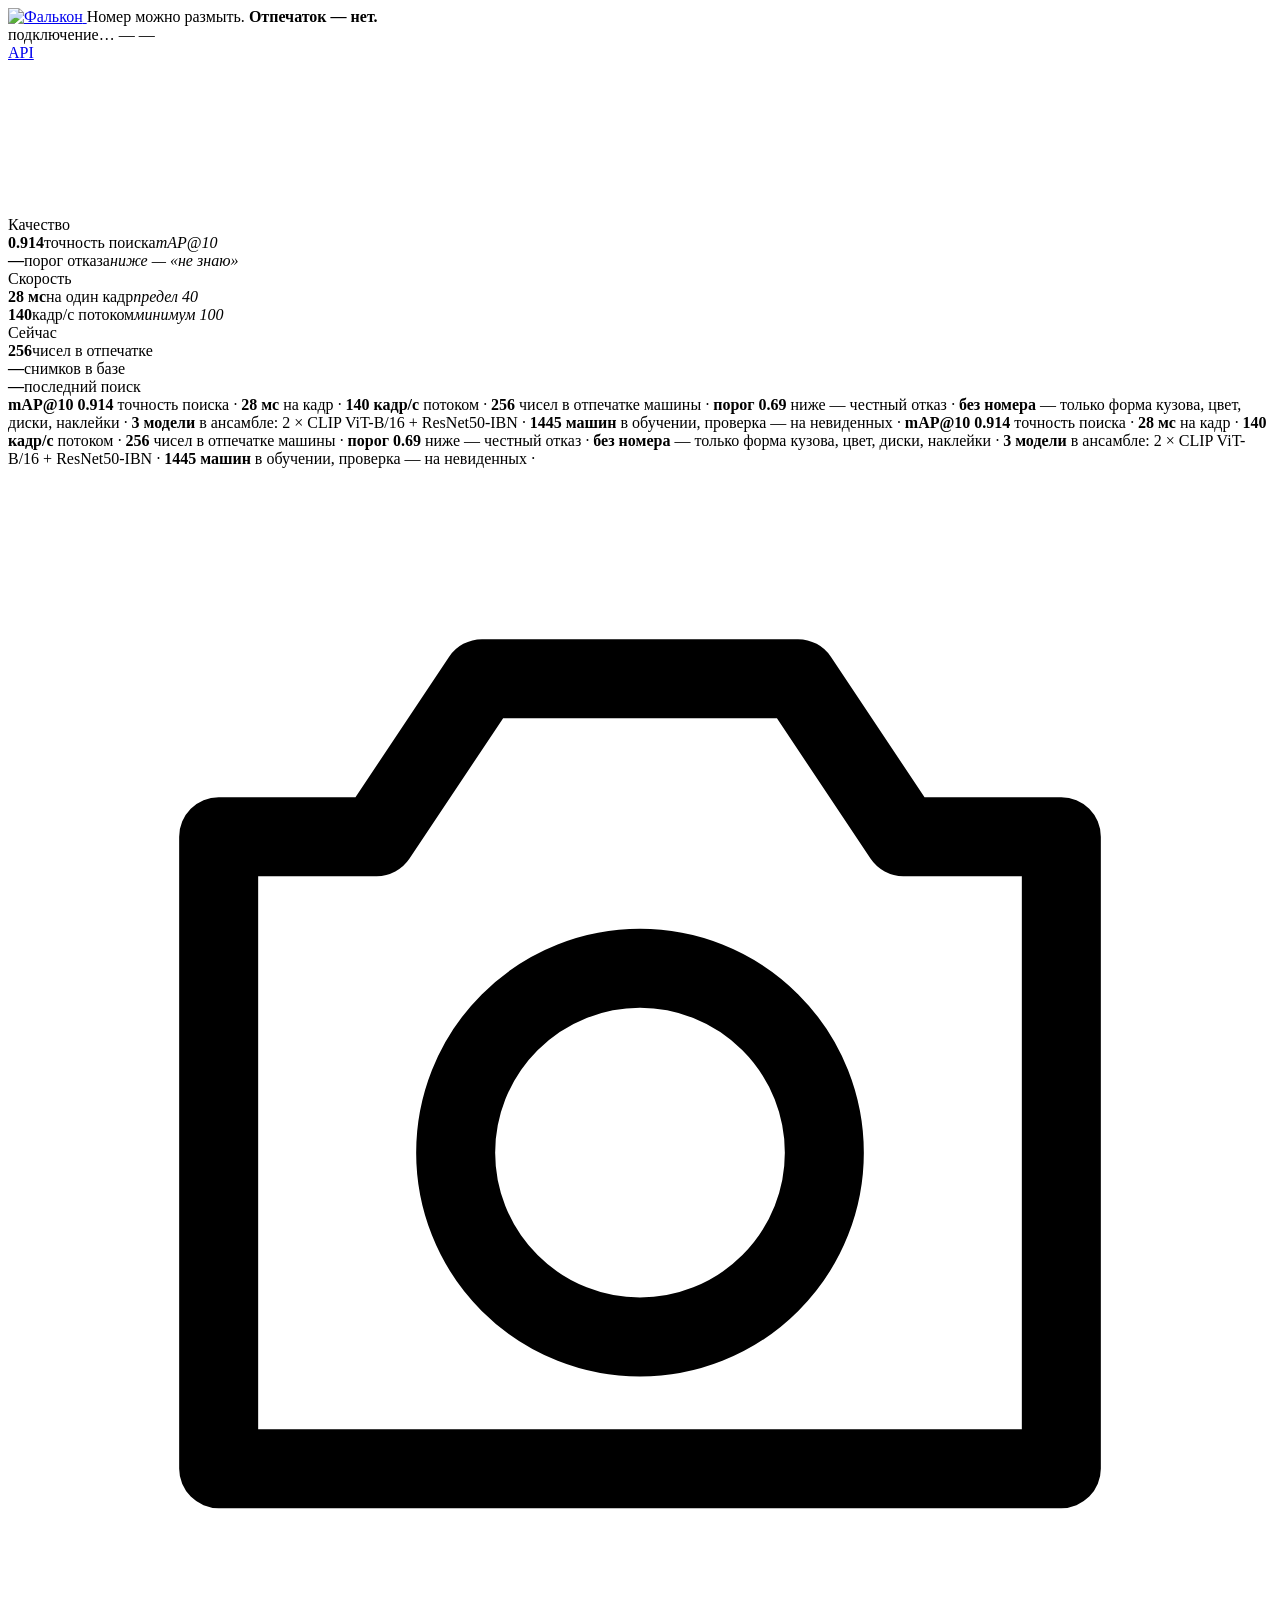
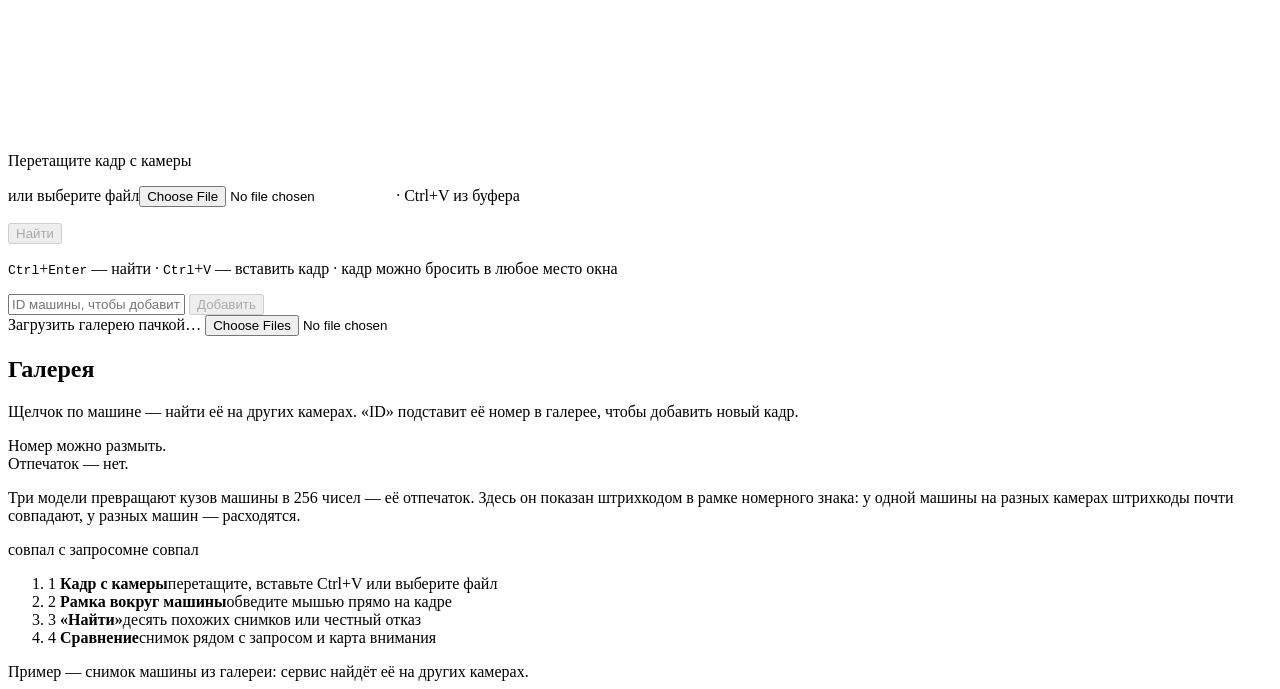
==== commit 2eb1aa0b: "Интерфейс в языке «Отпечаток»: бумага, чернила и синий номерного знака Прежнее оформление (тёмно-син" ====
--- a/service/static/index.html
+++ b/service/static/index.html
@@ -4,7 +4,7 @@
   <meta charset="utf-8">
   <meta name="viewport" content="width=device-width, initial-scale=1, viewport-fit=cover">
   <title>ФАЛЬКОН — поиск транспортного средства без номера</title>
-  <meta name="color-scheme" content="dark">
+  <meta name="color-scheme" content="light">
   <link rel="stylesheet" href="/static/fonts/fonts.css">
   <link rel="stylesheet" href="/static/style.css">
 </head>
@@ -16,7 +16,7 @@
     <a class="brand" href="/" aria-label="Фалькон — на главную">
       <img class="brand__logo" src="/static/brand/falcon-logo.svg" alt="Фалькон" width="103" height="11">
     </a>
-    <span class="topbar__product">Поиск транспортного средства по внешнему виду, без номера</span>
+    <span class="topbar__product">Номер можно размыть. <b>Отпечаток — нет.</b></span>
     <div class="topbar__status" aria-label="Состояние сервиса">
       <span class="signal" id="st-status"><span class="signal__dot"></span><span class="signal__text">подключение…</span></span>
       <span class="topbar__item" id="st-model">—</span>
@@ -122,6 +122,8 @@
         </details>
       </div>
 
+      <div class="query-print" id="query-print" hidden></div>
+
       <button class="button" id="btn-search" disabled>Найти</button>
       <p class="keys-hint"><kbd>Ctrl</kbd>+<kbd>Enter</kbd> — найти · <kbd>Ctrl</kbd>+<kbd>V</kbd> — вставить кадр · кадр можно бросить в любое место окна</p>
 
@@ -159,7 +161,16 @@
     <!-- Результат поиска. До первого запроса — короткая подсказка. -->
     <section class="panel panel--result" id="result-panel" aria-label="Результат">
       <div class="result-empty" id="result-empty">
-        <p class="result-empty__title">Найти машину на других камерах — без номера</p>
+        <div class="hero">
+          <div class="hero__plate" id="hero-plate" aria-hidden="true"></div>
+          <div>
+            <p class="hero__title">Номер можно размыть.<br><span>Отпечаток — нет.</span></p>
+            <p class="hero__text">Три модели превращают кузов машины в 256 чисел — её отпечаток.
+              Здесь он показан штрихкодом в рамке номерного знака: у одной машины на разных
+              камерах штрихкоды почти совпадают, у разных машин — расходятся.</p>
+            <p class="hero__legend"><span>совпал с запросом</span><span class="miss">не совпал</span></p>
+          </div>
+        </div>
         <ol class="steps" aria-label="Как пользоваться">
           <li class="steps__item" data-step="1">
             <span class="steps__num">1</span>
@@ -231,6 +242,7 @@
       <figcaption id="compare-candidate-caption">Кандидат</figcaption>
     </figure>
   </div>
+  <div class="compare-prints" id="compare-prints"></div>
   <p class="dialog__note" id="compare-explain"></p>
   <p class="dialog__keys">← → — соседний кандидат · H — карта внимания · Esc — закрыть</p>
 </dialog>
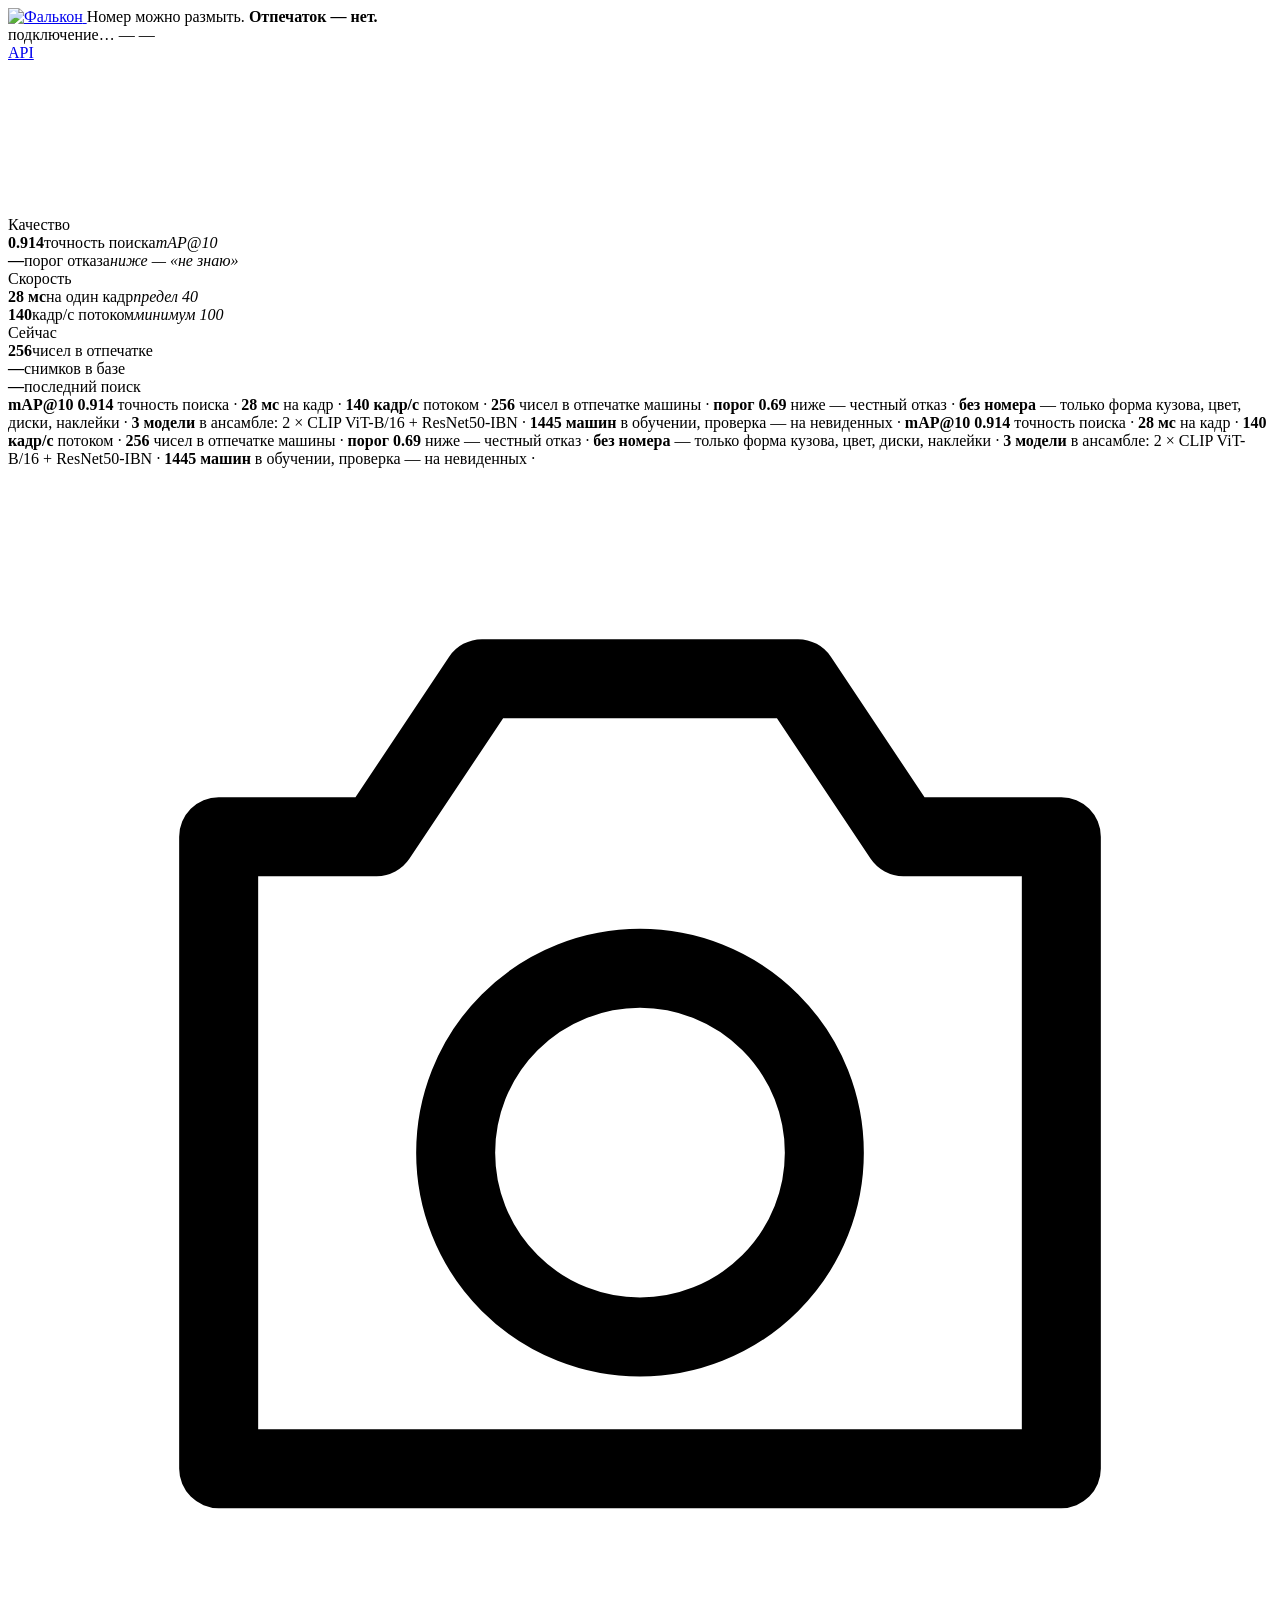
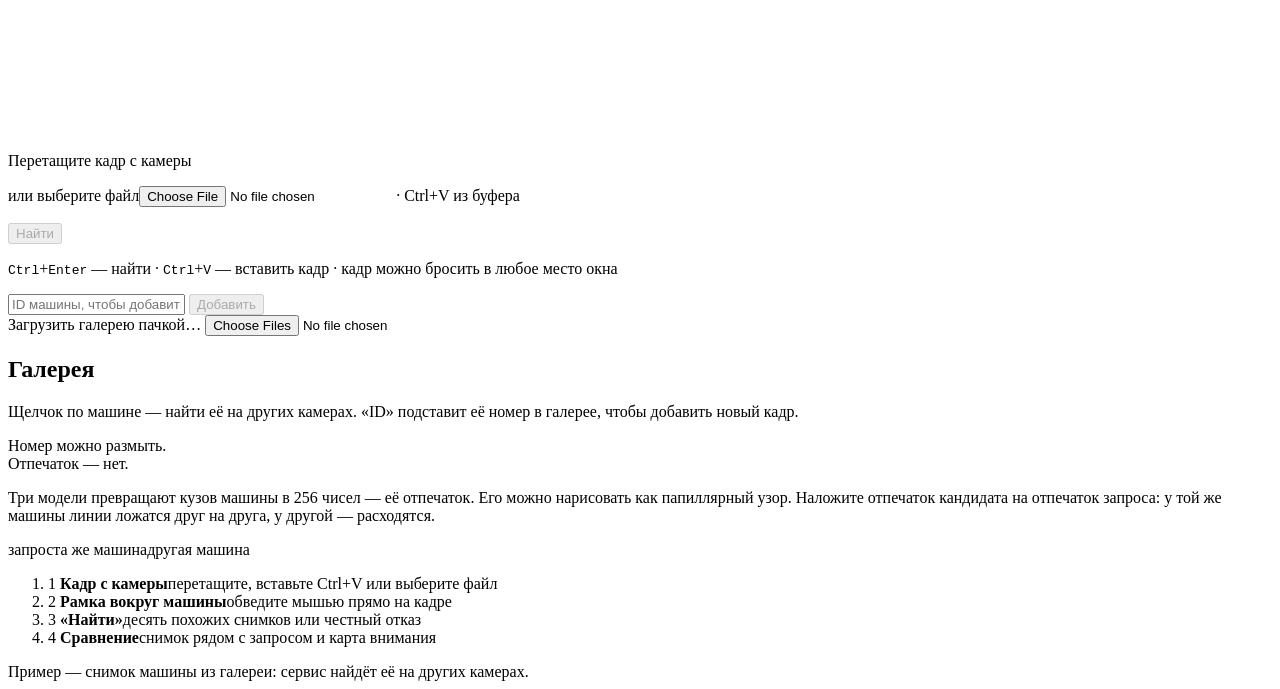
==== commit a8de07a7: "Отпечаток машины — папиллярный узор вместо штрихкода Штрихкод в рамке номерного знака читался как ко" ====
--- a/service/static/index.html
+++ b/service/static/index.html
@@ -166,9 +166,9 @@
           <div>
             <p class="hero__title">Номер можно размыть.<br><span>Отпечаток — нет.</span></p>
             <p class="hero__text">Три модели превращают кузов машины в 256 чисел — её отпечаток.
-              Здесь он показан штрихкодом в рамке номерного знака: у одной машины на разных
-              камерах штрихкоды почти совпадают, у разных машин — расходятся.</p>
-            <p class="hero__legend"><span>совпал с запросом</span><span class="miss">не совпал</span></p>
+              Его можно нарисовать как папиллярный узор. Наложите отпечаток кандидата на
+              отпечаток запроса: у той же машины линии ложатся друг на друга, у другой — расходятся.</p>
+            <p class="hero__legend"><span class="ref">запрос</span><span class="hit">та же машина</span><span class="miss">другая машина</span></p>
           </div>
         </div>
         <ol class="steps" aria-label="Как пользоваться">
